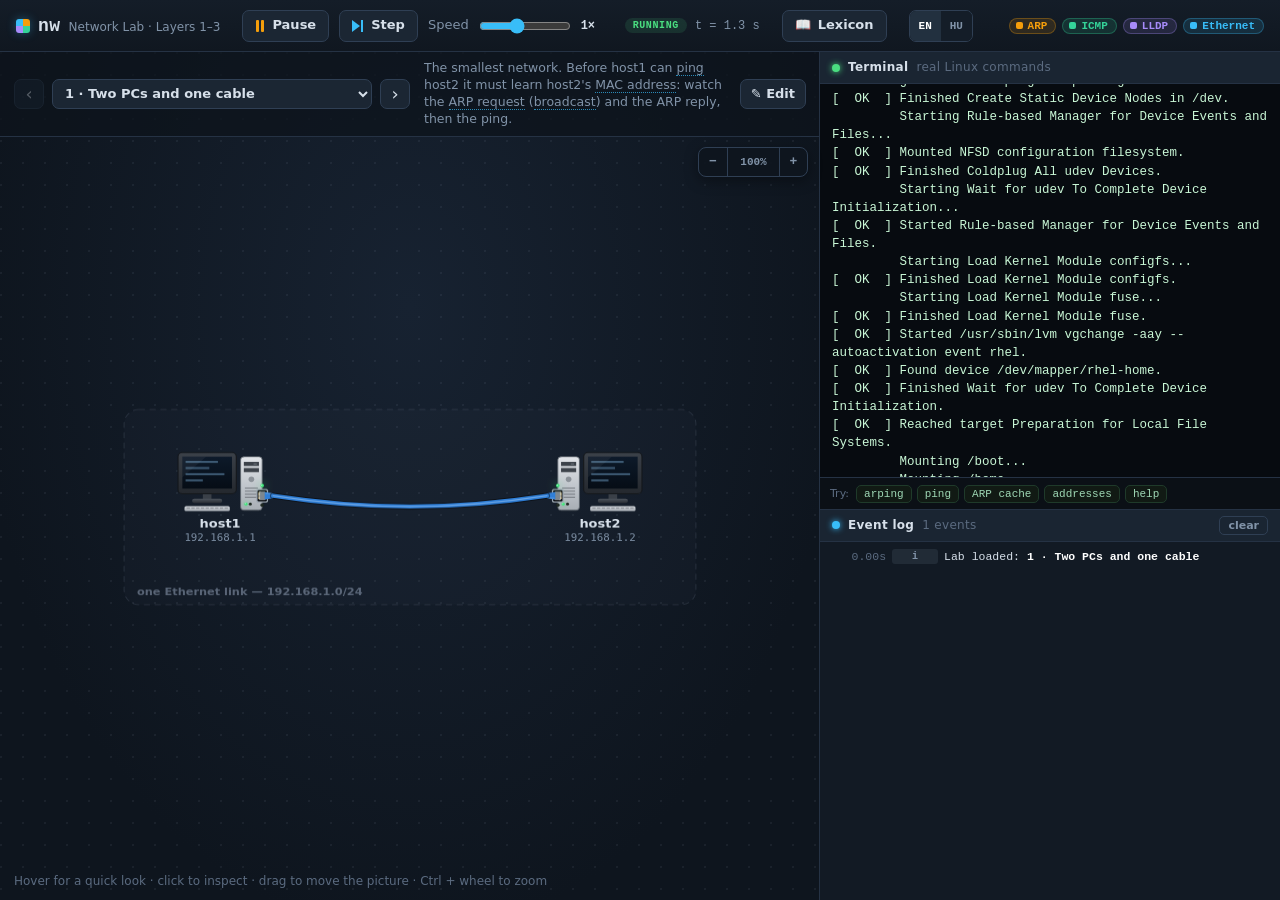
==== index.html @ c5acdb3e "Add man pages and reformatted help text" ====
<!DOCTYPE html>
<html lang="en">

<head>
    <meta charset="UTF-8">
    <meta name="viewport" content="width=device-width, initial-scale=1.0">
    <title>Networking for Kids</title>
    <link rel="stylesheet" href="css/style.css">
    <script src="js/boot.js" defer></script>
    <script src="js/id.js" defer></script>
    <script src="js/terminal.js" defer></script>
    <script src="js/shell.js" defer></script>
    <script src="js/fs.js" defer></script>
    <script src="js/coreutils.js" defer></script>
    <script src="js/man.js" defer></script>
    <script src="js/complete.js" defer></script>
    <script src="js/test.js" defer></script>
    <script src="js/init.js" defer></script>
    <script src="js/util.js" defer></script>
    <script src="js/lookup.js" defer></script>
    <script src="js/drawable.js" defer></script>
    <script src="js/clickable.js" defer></script>
    <script src="js/draggable.js" defer></script>
    <script src="js/mouse.js" defer></script>
    <script src="js/debug.js" defer></script>
    <script src="js/sim.js" defer></script>
    <script src="js/gfx.js" defer></script>
    <script src="js/wire.js" defer></script>
    <script src="js/inspector.js" defer></script>
    <script src="js/lldp.js" defer></script>
    <script src="js/mac.js" defer></script>
    <script src="js/layer2.js" defer></script>
    <script src="js/arp.js" defer></script>
    <script src="js/icmp.js" defer></script>
    <script src="js/routing.js" defer></script>
    <script src="js/frame.js" defer></script>
    <script src="js/pdu.js" defer></script>
    <script src="js/udp.js" defer></script>
    <script src="js/ip.js" defer></script>
    <script src="js/port.js" defer></script>
    <script src="js/nic.js" defer></script>
    <script src="js/layer3.js" defer></script>
    <script src="js/host.js" defer></script>
    <script src="js/router.js" defer></script>
    <script src="js/server.js" defer></script>
    <script src="js/patch.js" defer></script>
    <script src="js/hub.js" defer></script>
    <script src="js/ios.js" defer></script>
    <script src="js/swlinux.js" defer></script>
    <script src="js/viewport.js" defer></script>
    <script src="js/topologies.js" defer></script>
    <script src="js/topology.js" defer></script>
    <script src="js/editor.js" defer></script>
    <script src="js/lexicon.js" defer></script>
    <script src="js/lexicon-data.js" defer></script>
    <script src="js/event.js" defer></script>
    <script src="js/layout.js" defer></script>
    <script src="js/main.js" defer></script>
</head>

<body>
    <header class="topbar">
        <div class="brand">
            <span class="brand-mark"></span>
            <span class="brand-name">nw</span>
            <span class="brand-sub">Network Lab · Layers 1–3</span>
        </div>
        <div class="controls">
            <button id="btnPlay" class="ctl" title="Play / pause the simulation (Space)">
                <span class="ico" id="icoPlay"></span><span id="lblPlay">Pause</span>
            </button>
            <button id="btnStep" class="ctl" title="Run until the next network event, then pause (N)">
                <span class="ico ico-step"></span>Step
            </button>
            <label class="speed" title="Simulation speed">
                <span>Speed</span>
                <input id="speed" type="range" min="0" max="5" step="1" value="2">
                <output id="speedOut">1×</output>
            </label>
            <div class="clock"><span id="simState" class="state run">running</span><span id="simTime">t = 0.0 s</span></div>
        </div>
        <button class="ctl" id="btnLex" title="Illustrated lexicon of every term"><span>📖</span> Lexicon</button>
        <span class="lang-sw" title="Language of the lexicon and the lessons"><button data-lang="en">EN</button><button data-lang="hu">HU</button></span>
        <div class="legend">
            <span class="chip" style="--c:var(--arp)">ARP</span>
            <span class="chip" style="--c:var(--icmp)">ICMP</span>
            <span class="chip" style="--c:var(--lldp)">LLDP</span>
            <span class="chip" style="--c:var(--eth)">Ethernet</span>
        </div>
    </header>

    <main class="layout">
        <section class="stage" id="stage">
            <div class="labbar">
                <button class="labnav" id="labPrev" title="Previous lab">‹</button>
                <select id="labSelect" title="Example networks, from simple to complex"></select>
                <button class="labnav" id="labNext" title="Next lab">›</button>
                <p class="labgoal" id="labGoal"></p>
                <button class="ctl ctl-sm" id="btnEdit" title="Change this network: add, move, cable and delete devices">✎ Edit</button>
            </div>
            <div class="canvas-wrap" id="canvasWrap">
                <canvas id="nwCanvas" width="1000" height="600"></canvas>
                <div class="editbar" id="editbar" hidden></div>
                <div class="edithint" id="editHint"></div>
                <div class="zoomctl" id="zoomCtl">
                    <button data-z="out" title="Zoom out (Ctrl + mouse wheel)">−</button>
                    <button data-z="fit" id="zoomPct" title="Show the whole network (or double-click the background)">100%</button>
                    <button data-z="in" title="Zoom in (Ctrl + mouse wheel)">+</button>
                </div>
                <div class="stage-hint">Hover for a quick look · click to inspect · drag to move the picture · Ctrl + wheel to zoom</div>
            </div>
        </section>

        <div class="vsplit" id="splitV" title="Drag to make the terminal wider or narrower · double-click: default"></div>
        <aside class="side" id="side">
            <div class="panel panel-term">
                <div class="panel-h"><span class="dot"></span>Terminal<span class="panel-note">real Linux commands</span></div>
                <textarea id="nwConsole" spellcheck="false" autocomplete="off"></textarea>
                <div class="tries" id="tries"></div>
            </div>
            <div class="hsplit" id="splitH" title="Drag to share the height between terminal and event log · double-click: default"></div>
            <div class="panel panel-log">
                <div class="panel-h"><span class="dot dot-log"></span>Event log
                    <span class="panel-note" id="logCount"></span>
                    <button class="mini" id="btnClearLog">clear</button>
                </div>
                <div id="eventLog" class="eventlog"></div>
            </div>
        </aside>
    </main>

    <div id="popups"></div>
    <div id="lexicon" class="lexicon" hidden></div>
</body>

</html>
---- css/style.css ----
:root {
    --bg: #0d131b;
    --bg2: #121a24;
    --panel: #151e29;
    --panel-h: #1a2532;
    --line: #253244;
    --line2: #2f3f54;
    --text: #d7e0ea;
    --muted: #8193a8;
    --dim: #5b6b80;
    --accent: #38bdf8;
    --arp: #f59e0b;
    --icmp: #34d399;
    --lldp: #a78bfa;
    --ipv4: #60a5fa;
    --udp: #e2e8f0;
    --dhcp: #fb7185;
    --dns: #fde047;
    --vlan: #f472b6;
    --eth: #38bdf8;
    --fcs: #94a3b8;
    --pad: #64748b;
    --drop: #f87171;
    --ok: #4ade80;
    --mono: ui-monospace, "SFMono-Regular", "JetBrains Mono", Menlo, Consolas, "Liberation Mono", monospace;
    --sans: "Inter", system-ui, -apple-system, "Segoe UI", Roboto, sans-serif;
}

* { box-sizing: border-box; }

html, body {
    margin: 0;
    height: 100%;
    background: var(--bg);
    color: var(--text);
    font: 13px/1.4 var(--sans);
    overflow: hidden;
}

button { font: inherit; color: inherit; }

/* ---------- top bar ---------- */
.topbar {
    height: 52px;
    display: flex;
    align-items: center;
    gap: 22px;
    padding: 0 16px;
    background: linear-gradient(#141d28, #101720);
    border-bottom: 1px solid var(--line);
}
.brand { display: flex; align-items: baseline; gap: 8px; white-space: nowrap; }
.brand-mark {
    width: 14px; height: 14px; border-radius: 3px; align-self: center;
    background: conic-gradient(var(--arp) 0 25%, var(--icmp) 0 50%, var(--lldp) 0 75%, var(--eth) 0);
    box-shadow: 0 0 10px rgba(56, 189, 248, .35);
}
.brand-name { font: 700 18px var(--mono); letter-spacing: .5px; }
.brand-sub { color: var(--muted); font-size: 12px; }

.controls { display: flex; align-items: center; gap: 10px; }
.ctl {
    display: inline-flex; align-items: center; gap: 7px;
    height: 32px; padding: 0 12px;
    background: #1b2633; border: 1px solid var(--line2); border-radius: 7px;
    cursor: pointer; font-weight: 600;
}
.ctl:hover { background: #22303f; border-color: #3d5068; }
.ctl:active { transform: translateY(1px); }
.ico { width: 10px; height: 12px; display: inline-block; position: relative; }
.ico.play { border-left: 10px solid var(--ok); border-top: 6px solid transparent; border-bottom: 6px solid transparent; width: 0; height: 0; }
.ico.pause::before, .ico.pause::after { content: ""; position: absolute; top: 0; width: 3px; height: 12px; background: var(--arp); border-radius: 1px; }
.ico.pause::before { left: 1px; } .ico.pause::after { left: 6px; }
.ico-step { width: 12px; }
.ico-step::before { content: ""; position: absolute; left: 0; top: 0; border-left: 8px solid var(--accent); border-top: 6px solid transparent; border-bottom: 6px solid transparent; }
.ico-step::after { content: ""; position: absolute; left: 9px; top: 0; width: 2px; height: 12px; background: var(--accent); }

.speed { display: inline-flex; align-items: center; gap: 8px; color: var(--muted); }
.speed input { width: 92px; accent-color: var(--accent); }
.speed output { font: 600 12px var(--mono); color: var(--text); width: 34px; }

.clock { display: flex; align-items: center; gap: 8px; font: 12px var(--mono); color: var(--muted); }
.state { padding: 2px 8px; border-radius: 99px; font-weight: 700; text-transform: uppercase; font-size: 10px; letter-spacing: .6px; }
.state.run { background: rgba(74, 222, 128, .12); color: var(--ok); }
.state.pause { background: rgba(245, 158, 11, .14); color: var(--arp); }
.state.step { background: rgba(56, 189, 248, .14); color: var(--accent); }

.legend { margin-left: auto; display: flex; gap: 6px; }
.chip {
    display: inline-flex; align-items: center; gap: 5px;
    padding: 1px 8px 1px 6px; border-radius: 99px;
    font: 600 11px var(--mono);
    color: var(--c); background: color-mix(in srgb, var(--c) 13%, transparent);
    border: 1px solid color-mix(in srgb, var(--c) 30%, transparent);
    white-space: nowrap;
}
.chip::before { content: ""; width: 7px; height: 7px; border-radius: 2px; background: var(--c); }

/* ---------- layout ---------- */
.layout { display: flex; height: calc(100% - 52px); }
.stage {
    position: relative; flex: 1; min-width: 0;
    background:
        radial-gradient(circle at 1px 1px, rgba(148, 163, 184, .09) 1px, transparent 0) 0 0 / 22px 22px,
        radial-gradient(ellipse at 50% 30%, #172231 0%, #0e151e 75%);
}
.stage { display: flex; flex-direction: column; }
.canvas-wrap { position: relative; flex: 1; min-height: 0; }
#nwCanvas { position: absolute; inset: 0; width: 100%; height: 100%; display: block; }

/* ---------- lab bar ---------- */
.labbar {
    display: flex; align-items: center; gap: 8px; flex: none;
    padding: 8px 14px; border-bottom: 1px solid var(--line);
    background: rgba(13, 19, 27, .75);
}
.labbar select {
    height: 30px; padding: 0 8px; border-radius: 7px; max-width: 320px;
    background: #1b2633; border: 1px solid var(--line2); color: var(--text);
    font: 600 13px var(--sans); cursor: pointer; outline: none;
}
.labbar select:focus { border-color: var(--accent); }
.labnav {
    width: 30px; height: 30px; border-radius: 7px; cursor: pointer; flex: none;
    background: #1b2633; border: 1px solid var(--line2); font-size: 18px; line-height: 1;
}
.labnav:hover:not(:disabled) { background: #22303f; border-color: #3d5068; }
.labnav:disabled { opacity: .35; cursor: default; }
.labgoal { margin: 0 0 0 6px; color: var(--muted); font-size: 12.5px; line-height: 1.35; flex: 1; min-width: 0; }
.stage-hint {
    position: absolute; left: 14px; bottom: 10px;
    color: var(--dim); font-size: 12px; pointer-events: none;
}

.side {
    width: 460px; flex: none; display: flex; flex-direction: column;
    border-left: 1px solid var(--line); background: var(--bg2); min-height: 0;
}
.panel { display: flex; flex-direction: column; min-height: 0; }
.panel-term { flex: 0 0 54%; }
.panel-log { flex: 1; }
.panel-h {
    display: flex; align-items: center; gap: 8px;
    height: 32px; padding: 0 12px; flex: none;
    background: var(--panel-h); border-bottom: 1px solid var(--line);
    font-weight: 700; font-size: 12px; letter-spacing: .3px;
}
.panel-note { color: var(--dim); font-weight: 500; }
.panel-h .mini { margin-left: auto; }
.dot { width: 8px; height: 8px; border-radius: 50%; background: var(--ok); box-shadow: 0 0 6px var(--ok); }
.dot-log { background: var(--accent); box-shadow: 0 0 6px var(--accent); }
.mini {
    background: transparent; border: 1px solid var(--line2); border-radius: 5px;
    color: var(--muted); font-size: 11px; padding: 1px 8px; cursor: pointer;
}
.mini:hover { color: var(--text); border-color: #46607d; }

#nwConsole {
    flex: 1; min-height: 0; width: 100%; resize: none;
    margin: 0; padding: 10px 12px; border: 0; outline: none;
    background: #070b10; color: #c9f7d6;
    font: 12.5px/1.45 var(--mono);
    caret-color: #4ade80;
}
#nwConsole::selection { background: #1f4d36; }

.tries {
    display: flex; flex-wrap: wrap; gap: 5px; padding: 7px 10px;
    background: #0b1016; border-top: 1px solid var(--line);
}
.tries .lbl { color: var(--dim); font-size: 11px; align-self: center; margin-right: 2px; }
.try {
    font: 11px var(--mono); color: #9fd8b5; cursor: pointer;
    background: #111a14; border: 1px solid #1f3a2a; border-radius: 5px; padding: 2px 7px;
    white-space: nowrap; max-width: 100%; overflow: hidden; text-overflow: ellipsis;
}
.try:hover { background: #163021; border-color: #2f6a48; color: #d2ffe2; }

/* ---------- event log ---------- */
.eventlog { flex: 1; overflow-y: auto; font: 11.5px/1.35 var(--mono); padding: 4px 0; }
.ev {
    display: grid; grid-template-columns: 4.7em 4em 1fr; gap: 6px;
    padding: 3px 10px; border-left: 2px solid transparent; cursor: default;
}
.ev.link { cursor: pointer; }
.ev.link:hover { background: #1a2532; }
.ev .t { color: var(--dim); text-align: right; }
.ev .k {
    font-size: .87em; font-weight: 700; text-align: center; border-radius: 3px; padding: 1px 0; align-self: start;
    color: var(--c); background: color-mix(in srgb, var(--c) 14%, transparent);
}
.ev .x { color: var(--text); }
.ev .x b { color: #fff; font-weight: 600; }
.ev.drop .x { color: #c7a2a2; }
.ev.cmd { border-left-color: var(--ok); background: rgba(74, 222, 128, .04); }
.ev.cmd .x { color: #b9f5cd; }
.ev.new { animation: evflash 1.2s ease-out; }
@keyframes evflash { from { background: rgba(56, 189, 248, .18); } to { background: transparent; } }
.eventlog .empty { color: var(--dim); padding: 14px; font-family: var(--sans); }

/* ---------- popups ---------- */
#popups { position: fixed; inset: 0; pointer-events: none; z-index: 50; }
.pop {
    position: absolute; pointer-events: auto;
    width: 400px; max-height: calc(100vh - 80px);
    display: flex; flex-direction: column;
    background: rgba(18, 26, 36, .97); backdrop-filter: blur(6px);
    border: 1px solid var(--line2); border-radius: 10px;
    box-shadow: 0 18px 50px rgba(0, 0, 0, .55), 0 0 0 1px rgba(0, 0, 0, .3);
    animation: popin .14s ease-out;
}
.pop.wide { width: 560px; }
.pop.flash { animation: popflash .5s ease-out; }
@keyframes popin { from { opacity: 0; transform: translateY(6px) scale(.98); } }
@keyframes popflash { 0%, 60% { box-shadow: 0 0 0 2px var(--accent), 0 18px 50px rgba(0, 0, 0, .55); } }
.pop-h {
    display: flex; align-items: center; gap: 10px;
    padding: 9px 10px 9px 12px; cursor: grab; user-select: none;
    border-bottom: 1px solid var(--line);
    background: linear-gradient(color-mix(in srgb, var(--c) 10%, #18222f), #151e29);
    border-radius: 10px 10px 0 0;
}
.pop-h:active { cursor: grabbing; }
.pop-badge {
    width: 28px; height: 28px; border-radius: 7px; flex: none;
    display: grid; place-items: center; font: 700 11px var(--mono);
    color: #0b1118; background: var(--c);
}
.pop-title { font-weight: 700; font-size: 14px; }
.pop-sub { color: var(--muted); font-size: 11.5px; }
.pop-x {
    margin-left: auto; width: 26px; height: 26px; border-radius: 6px; flex: none;
    background: transparent; border: 0; color: var(--muted); font-size: 18px; line-height: 1; cursor: pointer;
}
.pop-x:hover { background: #2a3646; color: #fff; }
.pop-b { overflow-y: auto; padding: 4px 12px 10px; }
.sec { margin-top: 9px; }
.sec-h {
    font-size: 10.5px; font-weight: 700; text-transform: uppercase; letter-spacing: .7px;
    color: var(--muted); margin-bottom: 5px; display: flex; gap: 6px; align-items: center;
}
.sec-h::after { content: ""; flex: 1; height: 1px; background: var(--line); }
.pop p { margin: 4px 0; color: #b8c6d6; }
.pop .note { color: var(--muted); font-size: 12px; }
.pop code, .pop .mono { font-family: var(--mono); font-size: 12px; }
.pop pre {
    margin: 0; padding: 7px 9px; border-radius: 6px; background: #0b1016; border: 1px solid #1c2735;
    font: 11.5px/1.45 var(--mono); color: #c9f7d6; white-space: pre-wrap; word-break: break-all;
}
table.t { width: 100%; border-collapse: collapse; font-size: 12px; }
table.t th { text-align: left; color: var(--dim); font-weight: 600; font-size: 11px; padding: 2px 6px 3px 0; border-bottom: 1px solid var(--line); }
table.t td { padding: 3px 6px 3px 0; border-bottom: 1px solid #1c2735; vertical-align: top; }
table.t td.m, table.t .m { font-family: var(--mono); font-size: 11.5px; }
table.t tr.hl td { background: rgba(56, 189, 248, .08); }
table.kv td:first-child { color: var(--muted); width: 38%; }
.pill { display: inline-block; padding: 0 7px; border-radius: 99px; font-size: 11px; font-weight: 700; }
.pill.on { background: rgba(74, 222, 128, .14); color: var(--ok); }
.pill.off { background: rgba(248, 113, 113, .12); color: var(--drop); }
.pill.warn { background: rgba(245, 158, 11, .14); color: var(--arp); }
.bar { height: 6px; border-radius: 3px; background: #0b1016; overflow: hidden; }
.bar > i { display: block; height: 100%; background: var(--c, var(--accent)); }
.lnk { color: var(--accent); cursor: pointer; text-decoration: none; border-bottom: 1px dotted rgba(56, 189, 248, .5); }
.lnk:hover { color: #9be3ff; }

.pop-f {
    display: flex; flex-wrap: wrap; gap: 6px; align-items: center;
    padding: 9px 12px; border-top: 1px solid var(--line); background: #131b25; border-radius: 0 0 10px 10px;
}
.act {
    height: 26px; padding: 0 10px; border-radius: 6px; cursor: pointer;
    background: #1d2a39; border: 1px solid var(--line2); font-size: 12px; font-weight: 600;
}
.act:hover { background: #26374b; border-color: #46607d; }
.act .cmd { font: 10.5px var(--mono); color: var(--muted); margin-left: 4px; font-weight: 400; }
.pop-f input {
    height: 26px; width: 120px; padding: 0 8px; border-radius: 6px;
    background: #0b1016; border: 1px solid var(--line2); color: var(--text); font: 12px var(--mono); outline: none;
}
.pop-f input:focus { border-color: var(--accent); }
.pop-f .sep { flex-basis: 100%; height: 0; }

/* ---------- frame dissection ---------- */
.info-line { font: 600 13px var(--mono); color: #fff; padding: 2px 0 4px; }
.layers { display: flex; height: 26px; border-radius: 5px; overflow: hidden; border: 1px solid #0b1016; }
.layers > div {
    display: grid; place-items: center; min-width: 22px;
    background: color-mix(in srgb, var(--c) 30%, #0b1016); color: #fff;
    font: 600 10px var(--mono); white-space: nowrap; overflow: hidden; cursor: default;
    border-right: 1px solid #0b1016;
}
.layers > div:last-child { border-right: 0; }
.layers > div.hl { background: color-mix(in srgb, var(--c) 60%, #0b1016); }
.tree { font: 11.5px/1.5 var(--mono); }
.tree .L { margin: 4px 0 2px; border-left: 3px solid var(--c); border-radius: 3px; background: color-mix(in srgb, var(--c) 6%, transparent); }
.tree .Lh { padding: 3px 8px; color: var(--c); font-weight: 700; display: flex; gap: 8px; }
.tree .Lh .n { margin-left: auto; color: var(--dim); font-weight: 400; }
.tree .F { display: grid; grid-template-columns: 150px 1fr; gap: 8px; padding: 1px 8px 1px 16px; cursor: default; }
.tree .F .fn { color: var(--muted); }
.tree .F .fv { color: var(--text); word-break: break-all; }
.tree .F.hl { background: color-mix(in srgb, var(--c) 22%, transparent); }
.tree .F.hl .fn, .tree .F.hl .fv { color: #fff; }
.explain {
    min-height: 54px; padding: 7px 9px; border-radius: 6px;
    background: #0e1620; border: 1px dashed #2b3a4e; color: #b8c6d6; font-size: 12px;
}
.explain b { color: #fff; }
.hex { font: 11.5px/1.55 var(--mono); background: #0b1016; border: 1px solid #1c2735; border-radius: 6px; padding: 6px 8px; overflow-x: auto; }
.hex .row { display: flex; gap: 10px; white-space: nowrap; }
.hex .off { color: var(--dim); }
.hex .bytes span, .hex .asc span { color: color-mix(in srgb, var(--c) 75%, #fff); border-radius: 2px; cursor: default; }
.hex .bytes span { padding: 0 1px; }
.hex .bytes span.g { margin-left: 6px; }
.hex .asc { color: var(--dim); }
.hex span.hl { background: color-mix(in srgb, var(--c) 45%, transparent); color: #fff; }
.journey { list-style: none; margin: 0; padding: 0; font-size: 12px; }
.journey li { display: grid; grid-template-columns: 52px 1fr; gap: 6px; padding: 2px 0; }
.journey .t { color: var(--dim); font-family: var(--mono); font-size: 11px; text-align: right; }

/* ---------- splitters between the panes ---------- */
.vsplit {
    flex: none; width: 6px; margin: 0 -3px; z-index: 6; position: relative;
    cursor: col-resize; background: transparent;
}
.hsplit {
    flex: none; height: 6px; margin: -3px 0; z-index: 6; position: relative;
    cursor: row-resize; background: transparent;
}
.vsplit::after, .hsplit::after { content: ""; position: absolute; background: var(--line); transition: background .15s; }
.vsplit::after { left: 2px; top: 0; bottom: 0; width: 1px; }
.hsplit::after { top: 2px; left: 0; right: 0; height: 1px; }
.vsplit:hover::after, .vsplit.drag::after { background: var(--accent); width: 2px; left: 2px; }
.hsplit:hover::after, .hsplit.drag::after { background: var(--accent); height: 2px; top: 2px; }
body.resizing { user-select: none; }
body.resizing.col { cursor: col-resize; }
body.resizing.row { cursor: row-resize; }
.side { border-left: 0; }
.fontbadge {
    position: absolute; right: 14px; top: 42px; z-index: 7; pointer-events: none;
    font: 700 11px var(--mono); color: #fff; background: rgba(15, 22, 31, .92);
    border: 1px solid var(--line2); border-radius: 6px; padding: 3px 8px;
    opacity: 0; transition: opacity .3s;
}
.fontbadge.show { opacity: 1; transition: none; }
.panel { position: relative; }

/* ---------- small screens ---------- */
@media (max-width: 1100px) {
    .legend, .brand-sub { display: none; }
    .side { width: 380px; }
}
@media (max-width: 820px) {
    html, body { overflow: auto; }
    .layout { flex-direction: column; height: auto; }
    .stage { height: 62vh; flex: none; }
    .side { width: 100% !important; height: 80vh; border-left: 0; border-top: 1px solid var(--line); }
    .vsplit { display: none; }
    .topbar { flex-wrap: wrap; height: auto; padding: 8px 12px; gap: 10px; }
    .layout { height: auto; }
    .pop, .pop.wide { width: calc(100vw - 24px); }
}

select.vsel {
    background: #0b1016; color: var(--c); border: 1px solid color-mix(in srgb, var(--c) 50%, #1c2735);
    border-radius: 5px; font: 600 11.5px var(--mono); padding: 1px 4px; outline: none; cursor: pointer;
}
select.vsel option { color: var(--text); background: #0b1016; }

/* ---------- editor ---------- */
.ctl-sm { height: 30px; padding: 0 10px; flex: none; }
.ctl.active { background: #1d3a2a; border-color: #2f6a48; color: #b9f5cd; }
.editbar {
    position: absolute; left: 12px; top: 10px; z-index: 5;
    display: flex; flex-wrap: wrap; gap: 4px; align-items: center; max-width: calc(100% - 24px);
    padding: 6px; border-radius: 9px; background: rgba(15, 22, 31, .94);
    border: 1px solid var(--line2); box-shadow: 0 8px 24px rgba(0, 0, 0, .4);
}
.editbar[hidden] { display: none; }
.etool {
    height: 26px; padding: 0 9px; border-radius: 6px; cursor: pointer; font-size: 12px; font-weight: 600;
    background: #1b2633; border: 1px solid var(--line2);
}
.etool:hover { background: #22303f; }
.etool.active { background: #173049; border-color: var(--accent); color: #bfe9ff; }
.esep { width: 1px; height: 20px; background: var(--line2); margin: 0 3px; }
.edithint { display: none; position: absolute; left: 14px; bottom: 30px; color: #9fd8b5; font-size: 12px; pointer-events: none; }
.canvas-wrap.editing .edithint { display: block; }
.edithint.warn { color: var(--arp); }
.canvas-wrap.editing { box-shadow: inset 0 0 0 2px rgba(74, 222, 128, .25); }

/* ---------- language switch ---------- */
.lang-sw { display: inline-flex; border: 1px solid var(--line2); border-radius: 7px; overflow: hidden; flex: none; }
.lang-sw button { background: #141d28; border: 0; padding: 0 9px; height: 30px; cursor: pointer; font: 700 11px var(--mono); color: var(--muted); }
.lang-sw button.active { background: #22303f; color: #fff; }

/* ---------- lexicon links ---------- */
.lex-link { border-bottom: 1px dotted color-mix(in srgb, var(--accent) 70%, transparent); cursor: help; }
.lex-link:hover { color: #9be3ff; border-bottom-style: solid; }

/* ---------- lexicon window ---------- */
.lexicon {
    position: fixed; inset: 0; z-index: 200; display: grid; place-items: center;
    background: rgba(5, 9, 14, .62); backdrop-filter: blur(3px);
}
.lexicon[hidden] { display: none; }
.lex-win {
    width: min(1060px, calc(100vw - 32px)); height: min(720px, calc(100vh - 40px));
    display: flex; flex-direction: column; overflow: hidden;
    background: #111923; border: 1px solid var(--line2); border-radius: 14px;
    box-shadow: 0 30px 80px rgba(0, 0, 0, .6);
}
.lex-h { display: flex; align-items: center; gap: 10px; padding: 10px 12px 10px 16px; border-bottom: 1px solid var(--line); background: #151e29; }
.lex-logo { font-size: 20px; }
.lex-title { font-size: 16px; }
.lex-h .lang-sw { margin-left: auto; }
.lex-h .lex-x { margin-left: 4px; }
.lex-body { flex: 1; display: flex; min-height: 0; }
.lex-nav { width: 270px; flex: none; display: flex; flex-direction: column; border-right: 1px solid var(--line); min-height: 0; }
.lex-search {
    margin: 10px; height: 32px; padding: 0 10px; border-radius: 8px; outline: none;
    background: #0b1016; border: 1px solid var(--line2); color: var(--text); font: 13px var(--sans);
}
.lex-search:focus { border-color: var(--accent); }
.lex-cats { display: flex; flex-wrap: wrap; gap: 4px; padding: 0 10px 8px; }
.lex-cats button {
    font-size: 11px; font-weight: 700; padding: 2px 8px; border-radius: 99px; cursor: pointer;
    color: var(--c); background: transparent; border: 1px solid color-mix(in srgb, var(--c) 40%, transparent);
}
.lex-cats button.active { background: color-mix(in srgb, var(--c) 18%, transparent); }
.lex-list { flex: 1; overflow-y: auto; padding: 2px 6px 10px; }
.lex-item { padding: 5px 10px; border-radius: 6px; cursor: pointer; font-size: 13px; border-left: 3px solid var(--c); margin: 2px 0; }
.lex-item:hover { background: #1a2532; }
.lex-item.active { background: color-mix(in srgb, var(--c) 16%, #151e29); color: #fff; font-weight: 600; }
.lex-art { flex: 1; overflow-y: auto; padding: 18px 26px 26px; font-size: 14.5px; line-height: 1.55; color: #c9d5e2; }
.lex-cat { font-size: 11px; font-weight: 800; letter-spacing: .8px; text-transform: uppercase; color: var(--c); }
.lex-art h2 { margin: 2px 0 6px; font-size: 26px; color: #fff; }
.lex-abbr { color: var(--muted); font-size: 13px; margin-bottom: 10px; }
.lex-abbr b { color: var(--c); font-family: var(--mono); }
.lex-fig { margin: 10px 0 14px; border-radius: 12px; background: radial-gradient(ellipse at 50% 30%, #172231, #0d141c); border: 1px solid #1f2b3a; padding: 6px; }
.lex-fig svg { display: block; width: 100%; height: auto; max-height: 260px; }
.lex-short, .lex-like {
    padding: 10px 14px; border-radius: 10px; margin: 12px 0; font-size: 15px;
    background: color-mix(in srgb, var(--c) 10%, #121a24); border: 1px solid color-mix(in srgb, var(--c) 30%, transparent); color: #fff;
}
.lex-like { background: #141b16; border-color: #2a4a35; color: #cfeedb; font-style: italic; }
.lex-short span, .lex-like span, .lex-try span, .lex-see span {
    display: block; font-style: normal; font-size: 10.5px; font-weight: 800; letter-spacing: .7px; text-transform: uppercase; color: var(--muted); margin-bottom: 3px;
}
.lex-art p { margin: 10px 0; }
.lex-art code { font: 12.5px var(--mono); background: #0b1016; border: 1px solid #1c2735; border-radius: 4px; padding: 0 4px; color: #c9f7d6; }
.lex-art b { color: #fff; }
.lex-try, .lex-see { margin-top: 16px; }
.lex-try button, .lex-see button { margin: 3px 6px 3px 0; cursor: pointer; border-radius: 7px; padding: 4px 10px; font-size: 12.5px; }
.lex-try button { background: #111a14; border: 1px solid #1f3a2a; }
.lex-try button:hover { background: #163021; border-color: #2f6a48; }
.lex-try button code { background: none; border: 0; padding: 0; }
.lex-see button { background: transparent; color: var(--c); border: 1px solid color-mix(in srgb, var(--c) 45%, transparent); font-weight: 600; }
.lex-see button:hover { background: color-mix(in srgb, var(--c) 14%, transparent); }
@media (max-width: 760px) {
    .lex-body { flex-direction: column; }
    .lex-nav { width: auto; max-height: 34%; border-right: 0; border-bottom: 1px solid var(--line); }
}

/* ---------- editor: file menu, bin ---------- */
.efile { position: relative; }
.emenu {
    position: absolute; left: 0; top: calc(100% + 4px); z-index: 20; min-width: 220px;
    display: flex; flex-direction: column; padding: 4px; border-radius: 8px;
    background: #121a24; border: 1px solid var(--line2); box-shadow: 0 10px 28px rgba(0, 0, 0, .5);
}
.emenu[hidden] { display: none; }
.emenu button {
    text-align: left; background: transparent; border: 0; border-radius: 5px; padding: 7px 10px;
    color: var(--text); font: 500 12.5px var(--sans); cursor: pointer;
}
.emenu button:hover:not(:disabled) { background: #1f2c3b; }
.emenu button:disabled { color: var(--dim); cursor: default; }
.emenu button.danger { color: #fca5a5; }
.emenu hr { border: 0; border-top: 1px solid var(--line2); margin: 4px 2px; }
.ebin { font-size: 15px; padding: 0 6px; opacity: .45; transition: transform .15s, opacity .15s; }
.editbar.bin { border-color: #f87171; box-shadow: 0 0 0 2px rgba(248, 113, 113, .45), 0 8px 24px rgba(0, 0, 0, .4); }
.editbar.bin .ebin { opacity: 1; transform: scale(1.5); }

/* ---------- zoom buttons ---------- */
.zoomctl {
    position: absolute; right: 12px; top: 10px; z-index: 4; display: flex;
    border: 1px solid var(--line2); border-radius: 8px; overflow: hidden;
    background: rgba(15, 22, 31, .9); box-shadow: 0 4px 14px rgba(0, 0, 0, .35);
}
.zoomctl button {
    background: transparent; border: 0; color: var(--muted); cursor: pointer;
    height: 28px; min-width: 28px; padding: 0 7px; font: 600 13px var(--mono);
}
.zoomctl button + button { border-left: 1px solid var(--line2); }
.zoomctl button:hover { background: #1c2735; color: #fff; }
#zoomPct { min-width: 52px; font-size: 11px; }
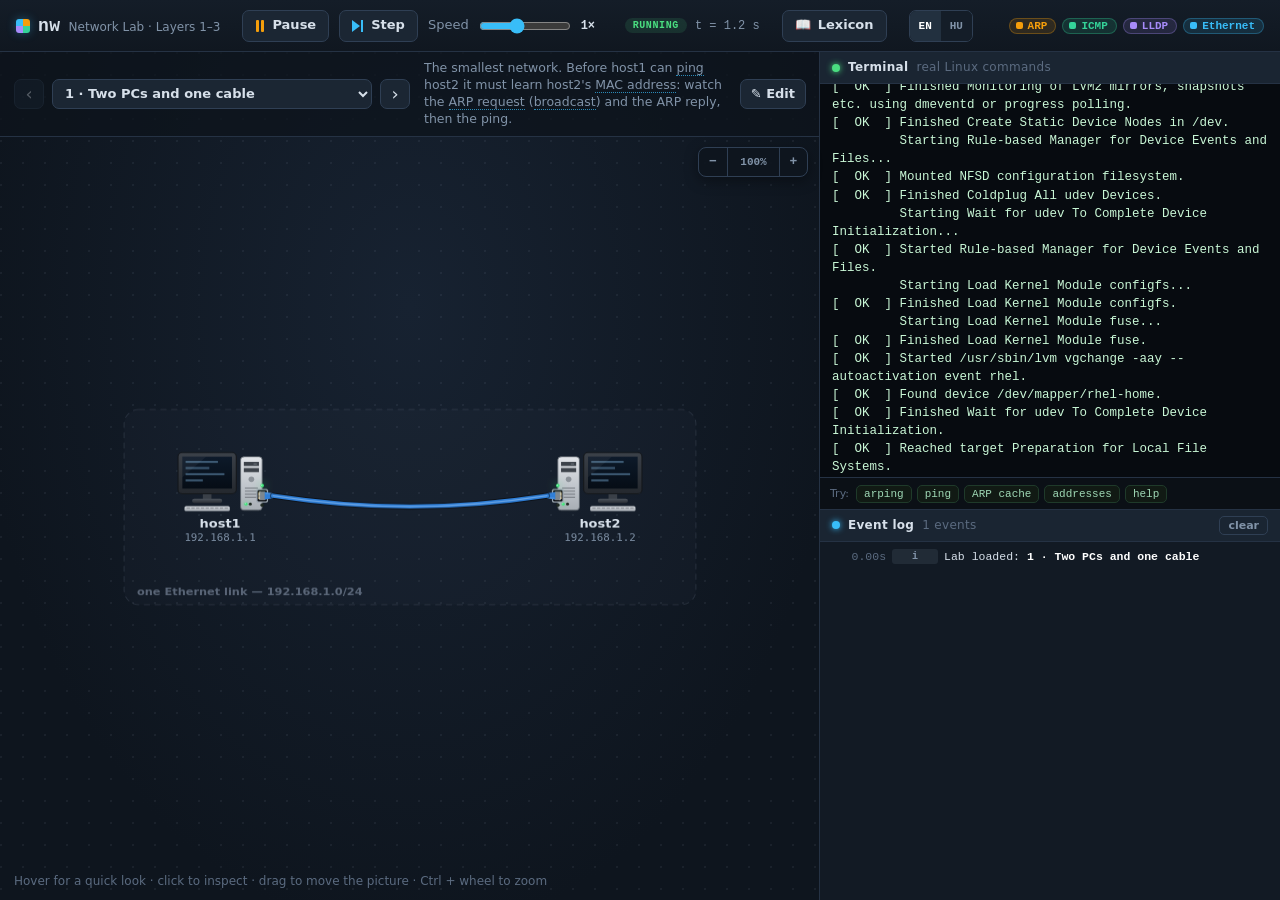
==== commit de5b5b9a: "Add autotests" ====
--- a/index.html
+++ b/index.html
@@ -15,6 +15,7 @@
     <script src="js/man.js" defer></script>
     <script src="js/complete.js" defer></script>
     <script src="js/test.js" defer></script>
+    <script src="js/autotest.js" defer></script>
     <script src="js/init.js" defer></script>
     <script src="js/util.js" defer></script>
     <script src="js/lookup.js" defer></script>
--- a/css/style.css
+++ b/css/style.css
@@ -480,6 +480,33 @@
 .editbar.bin { border-color: #f87171; box-shadow: 0 0 0 2px rgba(248, 113, 113, .45), 0 8px 24px rgba(0, 0, 0, .4); }
 .editbar.bin .ebin { opacity: 1; transform: scale(1.5); }
 
+/* ---------- autotest window ---------- */
+.autotest {
+    position: fixed; left: 24px; top: 110px; z-index: 150; width: 640px; height: min(560px, calc(100vh - 140px));
+    min-width: 360px; min-height: 200px; resize: both; overflow: hidden;
+    display: flex; flex-direction: column;
+    background: #0d141c; border: 1px solid var(--line2); border-radius: 12px; box-shadow: 0 24px 60px rgba(0, 0, 0, .6);
+}
+.autotest[hidden] { display: none; }
+.at-h { display: flex; align-items: center; gap: 8px; padding: 8px 10px 8px 14px; background: #151e29; border-bottom: 1px solid var(--line); cursor: move; user-select: none; }
+.at-logo { color: var(--ok); font-weight: 900; }
+.at-status { margin-right: auto; margin-left: 6px; font: 600 12px var(--mono); color: var(--muted); }
+.at-status.ok { color: var(--ok); }
+.at-status.bad { color: #f87171; }
+.at-bar { height: 3px; background: #1a2430; flex: none; }
+.at-bar span { display: block; height: 100%; width: 0; background: var(--accent); transition: width .3s; }
+.at-bar span.ok { background: var(--ok); }
+.at-bar span.bad { background: #f87171; }
+.at-out {
+    flex: 1; margin: 0; padding: 10px 14px; overflow: auto; outline: none;
+    font: 12px/1.5 var(--mono); color: var(--text); user-select: text; cursor: text; white-space: pre-wrap;
+}
+.at-out .ok { color: #86efac; }
+.at-out .bad { color: #fca5a5; }
+.at-out .dim { opacity: .85; }
+.at-out .head { color: var(--muted); }
+.at-out .big { font-weight: 700; font-size: 13px; }
+
 /* ---------- zoom buttons ---------- */
 .zoomctl {
     position: absolute; right: 12px; top: 10px; z-index: 4; display: flex;
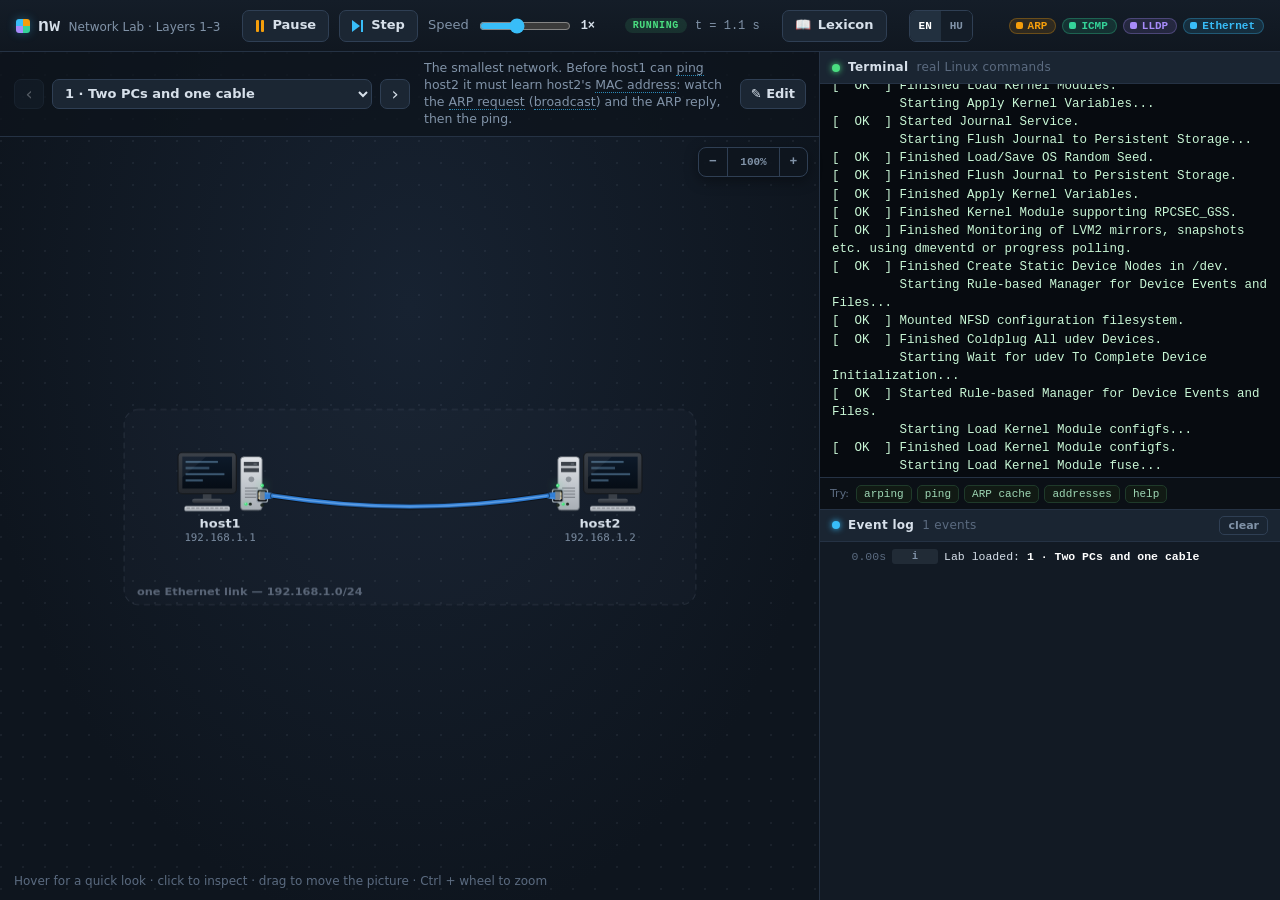
==== commit 9823545e: "Make speed up autotests work" ====
--- a/index.html
+++ b/index.html
@@ -16,6 +16,7 @@
     <script src="js/complete.js" defer></script>
     <script src="js/test.js" defer></script>
     <script src="js/autotest.js" defer></script>
+    <script src="js/uitest.js" defer></script>
     <script src="js/init.js" defer></script>
     <script src="js/util.js" defer></script>
     <script src="js/lookup.js" defer></script>
--- a/css/style.css
+++ b/css/style.css
@@ -507,6 +507,14 @@
 .at-out .head { color: var(--muted); }
 .at-out .big { font-weight: 700; font-size: 13px; }
 
+/* ---------- UI test pointer ---------- */
+.ui-cursor { position: fixed; left: -3px; top: -2px; z-index: 10000; pointer-events: none; filter: drop-shadow(0 2px 3px rgba(0, 0, 0, .6)); }
+.ui-ripple {
+    position: fixed; z-index: 9999; pointer-events: none; width: 34px; height: 34px; margin: -17px 0 0 -17px;
+    border: 3px solid #fbbf24; border-radius: 50%; animation: uirip .55s ease-out forwards;
+}
+@keyframes uirip { from { transform: scale(.3); opacity: 1; } to { transform: scale(1.4); opacity: 0; } }
+
 /* ---------- zoom buttons ---------- */
 .zoomctl {
     position: absolute; right: 12px; top: 10px; z-index: 4; display: flex;
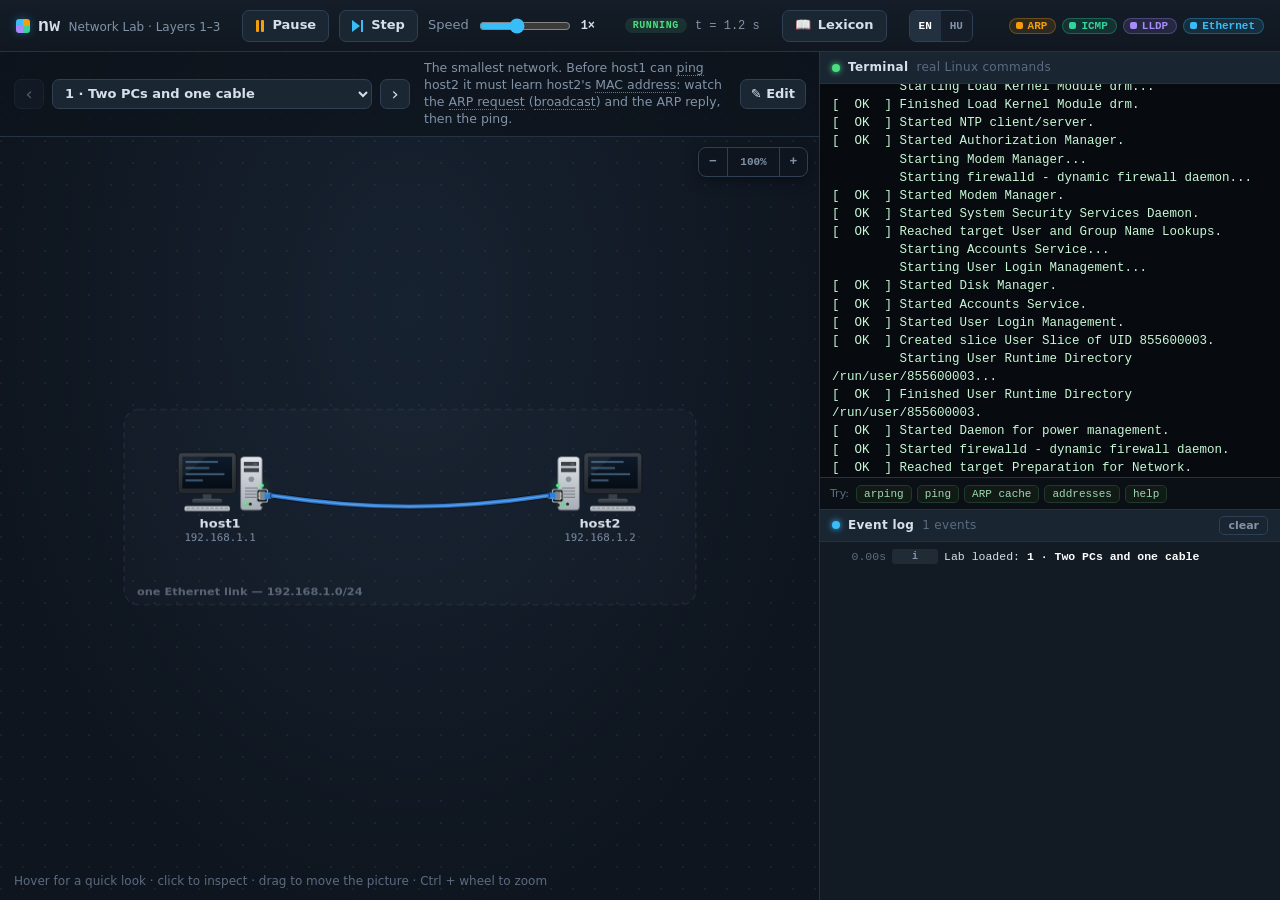
==== commit 8744a34d: "Fix mobile usage at least tests" ====
--- a/index.html
+++ b/index.html
@@ -3,13 +3,15 @@
 
 <head>
     <meta charset="UTF-8">
-    <meta name="viewport" content="width=device-width, initial-scale=1.0">
+    <meta name="viewport" content="width=device-width, initial-scale=1.0, maximum-scale=1.0, viewport-fit=cover">
     <title>Networking for Kids</title>
     <link rel="stylesheet" href="css/style.css">
     <script src="js/boot.js" defer></script>
     <script src="js/id.js" defer></script>
     <script src="js/terminal.js" defer></script>
+    <script src="js/readline.js" defer></script>
     <script src="js/shell.js" defer></script>
+    <script src="js/jobs.js" defer></script>
     <script src="js/fs.js" defer></script>
     <script src="js/coreutils.js" defer></script>
     <script src="js/man.js" defer></script>
@@ -117,7 +119,15 @@
         <aside class="side" id="side">
             <div class="panel panel-term">
                 <div class="panel-h"><span class="dot"></span>Terminal<span class="panel-note">real Linux commands</span></div>
-                <textarea id="nwConsole" spellcheck="false" autocomplete="off"></textarea>
+                <textarea id="nwConsole" spellcheck="false" autocomplete="off" autocapitalize="off" autocorrect="off" enterkeyhint="enter"></textarea>
+                <div class="keybar" id="keybar" title="Keys a phone keyboard does not have">
+                    <button data-k="Tab">Tab</button><button data-k="ArrowUp">↑</button><button data-k="ArrowDown">↓</button>
+                    <button data-k="ArrowLeft">←</button><button data-k="ArrowRight">→</button>
+                    <button data-k="AltDot" title="Alt-. : last word of the previous command">Alt .</button>
+                    <button data-k="PageUp" title="earlier commands that start like this one">PgUp</button><button data-k="PageDown">PgDn</button>
+                    <button data-k="CtrlC">^C</button><button data-k="CtrlZ" title="stop the running command (fg / bg)">^Z</button><button data-k="CtrlR" title="search the history">^R</button><button data-k="CtrlD" title="logout / delete the character under the cursor">^D</button><button data-k="CtrlA" title="start of the line">^A</button><button data-k="CtrlE" title="end of the line">^E</button><button data-k="CtrlU" title="cut to the start of the line">^U</button><button data-k="CtrlK" title="cut to the end of the line">^K</button><button data-k="CtrlY" title="paste what was cut">^Y</button><button data-k="CtrlT" title="swap two characters">^T</button><button data-k="CtrlL">^L</button><button data-k="!">!</button>
+                    <button data-k="|">|</button><button data-k="-">-</button><button data-k="/">/</button><button data-k="~">~</button><button data-k="?">?</button>
+                </div>
                 <div class="tries" id="tries"></div>
             </div>
             <div class="hsplit" id="splitH" title="Drag to share the height between terminal and event log · double-click: default"></div>
--- a/css/style.css
+++ b/css/style.css
@@ -348,15 +348,41 @@
     .legend, .brand-sub { display: none; }
     .side { width: 380px; }
 }
-@media (max-width: 820px) {
-    html, body { overflow: auto; }
+@media (max-width: 820px), (pointer: coarse) and (max-height: 520px) {
+    /* phones (also turned sideways): everything in one column, the page scrolls */
+    html, body { height: auto; overflow-x: hidden; overflow-y: auto; }
+    .topbar { flex-wrap: wrap; height: auto; padding: 8px 10px; gap: 8px 10px; }
+    .controls { flex-wrap: wrap; gap: 8px; }
+    .speed > span, .clock #simTime, .legend { display: none; }
+    .speed input { width: 76px; }
     .layout { flex-direction: column; height: auto; }
-    .stage { height: 62vh; flex: none; }
-    .side { width: 100% !important; height: 80vh; border-left: 0; border-top: 1px solid var(--line); }
-    .vsplit { display: none; }
-    .topbar { flex-wrap: wrap; height: auto; padding: 8px 12px; gap: 10px; }
-    .layout { height: auto; }
-    .pop, .pop.wide { width: calc(100vw - 24px); }
+    .stage { height: auto; flex: none; }
+    .labbar { flex-wrap: wrap; padding: 8px 10px; gap: 6px; }
+    .labbar select { flex: 1; min-width: 0; max-width: none; }
+    .labgoal { order: 10; flex-basis: 100%; margin: 2px 0 0; }
+    .canvas-wrap { flex: none; height: clamp(260px, 80vw, 58vh); }
+    .stage-hint, .edithint { display: none !important; }
+    .editbar { left: 6px; right: 6px; top: 6px; max-width: none; flex-wrap: nowrap; overflow-x: auto; }
+    .side { width: 100% !important; height: auto; border-left: 0; border-top: 1px solid var(--line); }
+    .panel-term { flex: none !important; height: 52vh; min-height: 300px; }
+    .panel-log { height: 45vh; }
+    .vsplit, .hsplit { display: none; }
+    .pop, .pop.wide { width: calc(100vw - 16px); left: 8px !important; }
+    .autotest { left: 8px !important; right: 8px !important; width: auto !important; }
+}
+
+/* keys a phone keyboard lacks: only on touch screens */
+.keybar { display: none; gap: 5px; padding: 6px 8px; overflow-x: auto; background: #0b1016; border-top: 1px solid var(--line); flex: none; }
+.keybar button {
+    flex: none; min-width: 38px; height: 34px; padding: 0 9px; border-radius: 6px;
+    background: #17212c; border: 1px solid var(--line2); color: var(--text); font: 600 13px var(--mono);
+    touch-action: manipulation; -webkit-user-select: none; user-select: none;
+}
+.keybar button:active { background: #24384c; }
+@media (pointer: coarse) {
+    .keybar { display: flex; }
+    #nwCanvas { touch-action: none; }
+    .pop-h, .at-h { touch-action: none; }
 }
 
 select.vsel {
@@ -515,6 +541,10 @@
 }
 @keyframes uirip { from { transform: scale(.3); opacity: 1; } to { transform: scale(1.4); opacity: 0; } }
 
+body.ui-testing #canvasWrap, body.ui-testing .side { cursor: not-allowed; }
+.at-note { display: none; font: 600 11px var(--sans); color: #fbbf24; }
+body.ui-testing .at-note { display: inline; }
+
 /* ---------- zoom buttons ---------- */
 .zoomctl {
     position: absolute; right: 12px; top: 10px; z-index: 4; display: flex;
@@ -528,3 +558,47 @@
 .zoomctl button + button { border-left: 1px solid var(--line2); }
 .zoomctl button:hover { background: #1c2735; color: #fff; }
 #zoomPct { min-width: 52px; font-size: 11px; }
+
+/* phones, last so it wins over the rules above */
+@media (max-width: 820px), (pointer: coarse) and (max-height: 520px) {
+    .zoomctl { top: auto; bottom: 8px; right: 8px; }
+    .zoomctl button { height: 32px; min-width: 34px; }
+    .pop table.t { display: block; overflow-x: auto; }
+}
+
+/* a phone turned sideways: the picture gets almost the whole screen height */
+@media (pointer: coarse) and (max-height: 520px) and (min-width: 521px) {
+    .canvas-wrap { height: 86vh; height: 86dvh; }
+}
+
+/* small screens: the editor bar wraps (the File menu must not be cut off) */
+@media (max-width: 820px), (pointer: coarse) and (max-height: 520px) {
+    .editbar { flex-wrap: wrap; overflow: visible; }
+    .editbar .etool { padding: 0 7px; }
+}
+
+/* ---------- Autotest on a phone: picture, terminal and report share the screen ---------- */
+body.at-watch { height: 100%; overflow: hidden; }
+body.at-watch .topbar, body.at-watch .labbar, body.at-watch .panel-log, body.at-watch .keybar,
+body.at-watch .tries, body.at-watch .panel-term .panel-h, body.at-watch .vsplit, body.at-watch .hsplit,
+body.at-watch .stage-hint { display: none !important; }
+body.at-watch .canvas-wrap { position: fixed; z-index: 1; left: 0; right: 0; top: 0; height: 50vh; height: 50dvh; border-bottom: 1px solid var(--line); }
+body.at-watch .side { position: fixed; z-index: 1; left: 0; right: 0; top: 50vh; top: 50dvh; height: 19vh; height: 19dvh; width: auto !important; border: 0; }
+body.at-watch .panel-term { height: 100% !important; min-height: 0 !important; flex: 1 1 auto !important; }
+body.at-watch #nwConsole { font-size: 11px !important; }
+body.at-watch .autotest {
+    left: 0 !important; right: 0 !important; top: 69vh !important; top: 69dvh !important; bottom: 0 !important;
+    width: auto !important; height: auto !important; min-width: 0; min-height: 0; border-radius: 0; resize: none;
+    border-width: 1px 0 0; box-shadow: none;
+}
+body.at-watch .at-h { cursor: default; padding: 4px 6px 4px 10px; gap: 6px; }
+body.at-watch .at-out { font-size: 11px; padding: 6px 10px; min-height: 0; }
+body.at-follow .editbar, body.at-follow .edithint { display: none !important; }
+body.at-watch .at-note { display: none !important; }
+body.at-watch .at-status { white-space: nowrap; overflow: hidden; text-overflow: ellipsis; font-size: 11px; }
+body.at-watch .at-h .mini { padding: 2px 7px; }
+@media (orientation: landscape) {
+    body.at-watch .canvas-wrap { right: 40vw; height: 100vh; height: 100dvh; border: 0; border-right: 1px solid var(--line); }
+    body.at-watch .side { left: 60vw; top: 0; height: 42vh; height: 42dvh; }
+    body.at-watch .autotest { left: 60vw !important; top: 42vh !important; top: 42dvh !important; }
+}
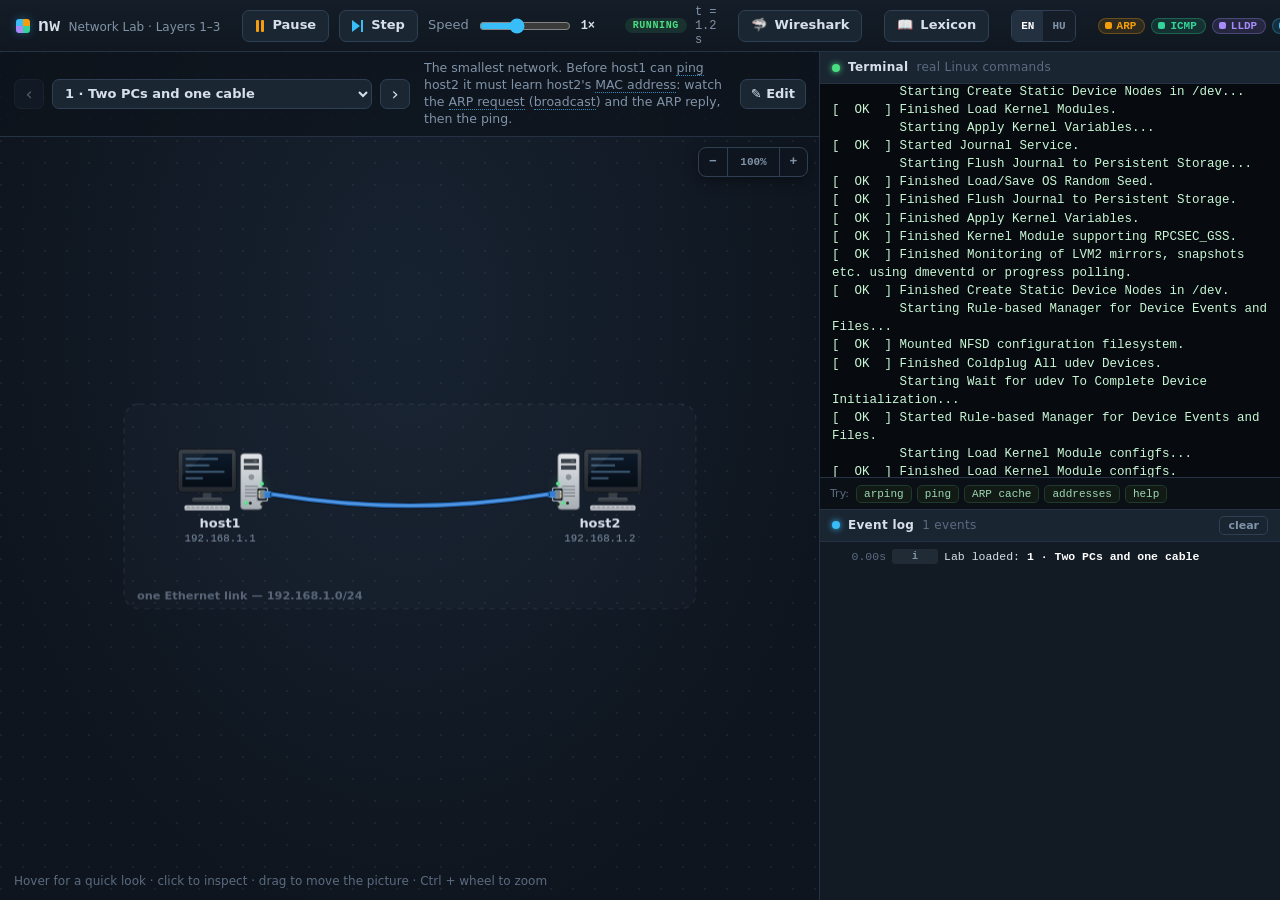
==== commit d5122268: "Add wireshark window with explanations" ====
--- a/index.html
+++ b/index.html
@@ -55,6 +55,7 @@
     <script src="js/topologies.js" defer></script>
     <script src="js/topology.js" defer></script>
     <script src="js/editor.js" defer></script>
+    <script src="js/capture.js" defer></script>
     <script src="js/lexicon.js" defer></script>
     <script src="js/lexicon-data.js" defer></script>
     <script src="js/event.js" defer></script>
@@ -83,6 +84,7 @@
             </label>
             <div class="clock"><span id="simState" class="state run">running</span><span id="simTime">t = 0.0 s</span></div>
         </div>
+        <button class="ctl" id="btnShark" title="Wireshark: watch the frames on the cables and take them apart field by field"><span>🦈</span> Wireshark</button>
         <button class="ctl" id="btnLex" title="Illustrated lexicon of every term"><span>📖</span> Lexicon</button>
         <span class="lang-sw" title="Language of the lexicon and the lessons"><button data-lang="en">EN</button><button data-lang="hu">HU</button></span>
         <div class="legend">
--- a/css/style.css
+++ b/css/style.css
@@ -602,3 +602,117 @@
     body.at-watch .side { left: 60vw; top: 0; height: 42vh; height: 42dvh; }
     body.at-watch .autotest { left: 60vw !important; top: 42vh !important; top: 42dvh !important; }
 }
+
+/* ---------- Wireshark window ---------- */
+.ws {
+    position: fixed; left: 70px; top: 64px; z-index: 140; width: min(1060px, calc(100vw - 24px)); height: min(660px, calc(100vh - 80px));
+    min-width: 520px; min-height: 360px; resize: both; overflow: hidden;
+    display: flex; flex-direction: column;
+    background: #0d141c; border: 1px solid var(--line2); border-radius: 12px; box-shadow: 0 24px 60px rgba(0, 0, 0, .6);
+    font: 12px var(--sans); color: var(--text);
+}
+.ws[hidden] { display: none; }
+.ws-h { display: flex; align-items: center; gap: 8px; padding: 7px 10px 7px 14px; background: #151e29; border-bottom: 1px solid var(--line); cursor: move; user-select: none; flex: none; touch-action: none; }
+.ws-logo { font-size: 15px; }
+.ws-sub { color: var(--muted); margin-right: auto; }
+.ws-tools { display: flex; align-items: center; gap: 6px; padding: 6px 10px; border-bottom: 1px solid var(--line); flex: none; flex-wrap: wrap; }
+.ws-run.on { color: #fca5a5; border-color: #7f3434; }
+.ws-run:not(.on) { color: #86efac; border-color: #2f6a48; }
+.ws-if { color: var(--muted); display: flex; align-items: center; gap: 4px; }
+.ws-ifsel { background: #0b1016; color: var(--text); border: 1px solid var(--line2); border-radius: 5px; font: 12px var(--mono); padding: 2px 4px; max-width: 280px; }
+.ws-sep { width: 1px; height: 20px; background: var(--line2); }
+.ws-fwrap { position: relative; flex: 1; min-width: 200px; display: flex; }
+.ws-filter {
+    flex: 1; min-width: 0; height: 26px; padding: 0 8px; border-radius: 5px 0 0 5px; outline: none;
+    background: #0b1016; color: var(--text); border: 1px solid var(--line2); font: 12.5px var(--mono);
+}
+.ws-filter.ok { background: #0f2a1a; border-color: #2f6a48; }
+.ws-filter.bad { background: #2c1214; border-color: #7f3434; }
+.ws-fwrap .ws-ex { border-radius: 0 5px 5px 0; border-left: 0; height: 26px; }
+.ws-exmenu {
+    position: absolute; right: 0; top: calc(100% + 4px); z-index: 5; width: min(470px, 90vw); max-height: 360px; overflow: auto;
+    display: flex; flex-direction: column; padding: 4px; border-radius: 8px; background: #121a24; border: 1px solid var(--line2); box-shadow: 0 10px 28px rgba(0, 0, 0, .5);
+}
+.ws-exmenu[hidden] { display: none; }
+.ws-exmenu button { display: flex; gap: 10px; align-items: baseline; text-align: left; background: transparent; border: 0; border-radius: 5px; padding: 6px 8px; color: var(--text); cursor: pointer; font: 12px var(--sans); }
+.ws-exmenu button:hover { background: #1f2c3b; }
+.ws-exmenu code { flex: none; min-width: 190px; color: #86efac; font: 12px var(--mono); }
+.ws-exmenu span { color: var(--muted); }
+.ws-fmsg { color: #fca5a5; padding: 0 12px; font: 11.5px var(--mono); flex: none; }
+.ws-fmsg:empty { display: none; }
+.ws-fmsg:not(:empty) { padding: 4px 12px; border-bottom: 1px solid var(--line); }
+
+.ws-list { flex: 0 0 34%; min-height: 60px; overflow: auto; outline: none; background: #0a0f15; }
+.ws-list table { width: 100%; border-collapse: collapse; font: 12px var(--mono); white-space: nowrap; }
+.ws-list th { position: sticky; top: 0; z-index: 1; text-align: left; font: 600 11.5px var(--sans); color: var(--muted); background: #151e29; padding: 4px 8px; border-bottom: 1px solid var(--line2); }
+.ws-list td { padding: 2px 8px; color: #e8edf3; cursor: default; }
+.ws-list .c-no, .ws-list .c-l { text-align: right; }
+.ws-list .c-i { width: 100%; }
+.ws-list tr { --rc: transparent; background: color-mix(in srgb, var(--rc) 16%, #0a0f15); }
+.ws-list tr:hover { background: color-mix(in srgb, var(--rc) 26%, #0a0f15); }
+.ws-list tr.r-arp { --rc: var(--arp); }
+.ws-list tr.r-icmp { --rc: var(--icmp); }
+.ws-list tr.r-lldp { --rc: var(--lldp); }
+.ws-list tr.r-dhcp { --rc: var(--dhcp); }
+.ws-list tr.r-dns { --rc: var(--dns); }
+.ws-list tr.r-udp { --rc: var(--udp); }
+.ws-list tr.r-ip { --rc: var(--ipv4); }
+.ws-list tr.r-err { background: #3a0f12; }
+.ws-list tr.r-err td { color: #fca5a5; }
+.ws-list tr.sel, .ws-list tr.sel:hover { background: #1d4f86; }
+.ws-list tr.sel td { color: #fff; }
+.ws-list .c-link { color: var(--muted); }
+.ws-list tr.sel .c-link { color: #cfe3ff; }
+.ws-vl { font-size: 10px; color: var(--vlan); }
+.ws-split { flex: none; height: 6px; cursor: row-resize; background: #151e29; border-top: 1px solid var(--line); border-bottom: 1px solid var(--line); touch-action: none; }
+
+.ws-low { flex: 1 1 auto; min-height: 80px; display: flex; overflow: hidden; }
+.ws-tree { flex: 1 1 58%; min-width: 0; overflow: auto; padding: 4px 0; font: 12px var(--mono); outline: none; }
+.ws-empty { color: var(--muted); padding: 14px; font: 12.5px var(--sans); }
+.ws-nh { padding: 2px 8px; cursor: pointer; white-space: nowrap; }
+.ws-nh:hover, .ws-f:hover { background: #17212c; }
+.ws-tw { display: inline-block; width: 14px; color: var(--muted); }
+.ws-dot { display: inline-block; width: 8px; height: 8px; border-radius: 2px; background: var(--c); margin-right: 6px; vertical-align: 1px; }
+.ws-nb { padding-left: 22px; border-left: 1px solid #1c2735; margin-left: 13px; }
+.ws-f { padding: 1px 8px; cursor: pointer; white-space: nowrap; }
+.ws-f .fn { color: var(--muted); }
+.ws-f .fv { color: #e8edf3; }
+.ws-nh.on, .ws-f.on { background: #1d4f86; }
+.ws-nh.on *, .ws-f.on .fn, .ws-f.on .fv { color: #fff; }
+.ws-an { color: #93c5fd; font-style: italic; }
+.ws-an[data-go] { text-decoration: underline dotted; }
+
+.ws-explain { flex: 1 1 42%; min-width: 0; overflow: auto; padding: 10px 14px; border-left: 1px solid var(--line); background: #0f1720; font: 12.5px/1.5 var(--sans); }
+.ws-explain p { margin: 6px 0; }
+.ws-explain code { background: #17212c; border: 1px solid var(--line2); border-radius: 4px; padding: 0 4px; font: 11.5px var(--mono); }
+.ws-ex-h { font-weight: 700; font-size: 13.5px; color: #fff; }
+.ws-ex-h .ws-dot { width: 10px; height: 10px; }
+.ws-val { font: 13px var(--mono); color: #86efac; margin: 3px 0 4px; word-break: break-all; }
+.ws-dim { color: var(--muted); font-size: 11.5px; }
+.ws-ap { margin-top: 10px; padding-top: 8px; border-top: 1px solid var(--line); display: flex; flex-wrap: wrap; gap: 5px; align-items: center; }
+.ws-key { font: 600 12px var(--mono); color: #fde68a; margin-right: 4px; }
+.ws-expr { flex-basis: 100%; color: var(--muted); font-size: 11.5px; }
+
+.ws-hex { flex: 0 0 auto; max-height: 30%; overflow: auto; padding: 6px 10px; border-top: 1px solid var(--line); background: #0a0f15; font: 12px/1.45 var(--mono); }
+.ws-hr { display: flex; gap: 14px; white-space: pre; }
+.ws-hr .off { color: var(--dim); }
+.ws-hr .by .b { display: inline-block; width: 2.6ch; color: color-mix(in srgb, var(--c) 70%, #fff); cursor: pointer; }
+.ws-hr .by .b.g { margin-left: 1ch; }
+.ws-hr .as .b { color: color-mix(in srgb, var(--c) 55%, #8193a8); cursor: pointer; }
+.ws-hr .b.on { background: #1d4f86; color: #fff; border-radius: 2px; }
+.ws-status { flex: none; display: flex; gap: 16px; padding: 3px 10px; border-top: 1px solid var(--line); background: #151e29; color: var(--muted); font: 11px var(--mono); }
+.ws-s2 { margin-left: auto; color: #fde68a; }
+
+@media (max-width: 820px), (pointer: coarse) and (max-height: 520px) {
+    .ws { left: 0 !important; top: 0 !important; right: 0; width: 100vw; height: 100vh; height: 100dvh; min-width: 0; border-radius: 0; resize: none; }
+    .ws-h { cursor: default; }
+    .ws-low { flex-direction: column; }
+    .ws-tree { flex: 1 1 50%; }
+    .ws-explain { flex: 1 1 50%; border-left: 0; border-top: 1px solid var(--line); }
+    .ws-list .c-t, .ws-list .c-l, .ws-list .c-link { display: none; }
+    .ws-list { flex-basis: 28%; }
+    .ws-explain { flex: 0 1 auto; max-height: 34%; }
+    .ws-hex { max-height: 15%; font-size: 10.5px; }
+    .ws-if { flex-basis: 100%; }
+    .ws-ifsel { flex: 1; max-width: none; }
+}
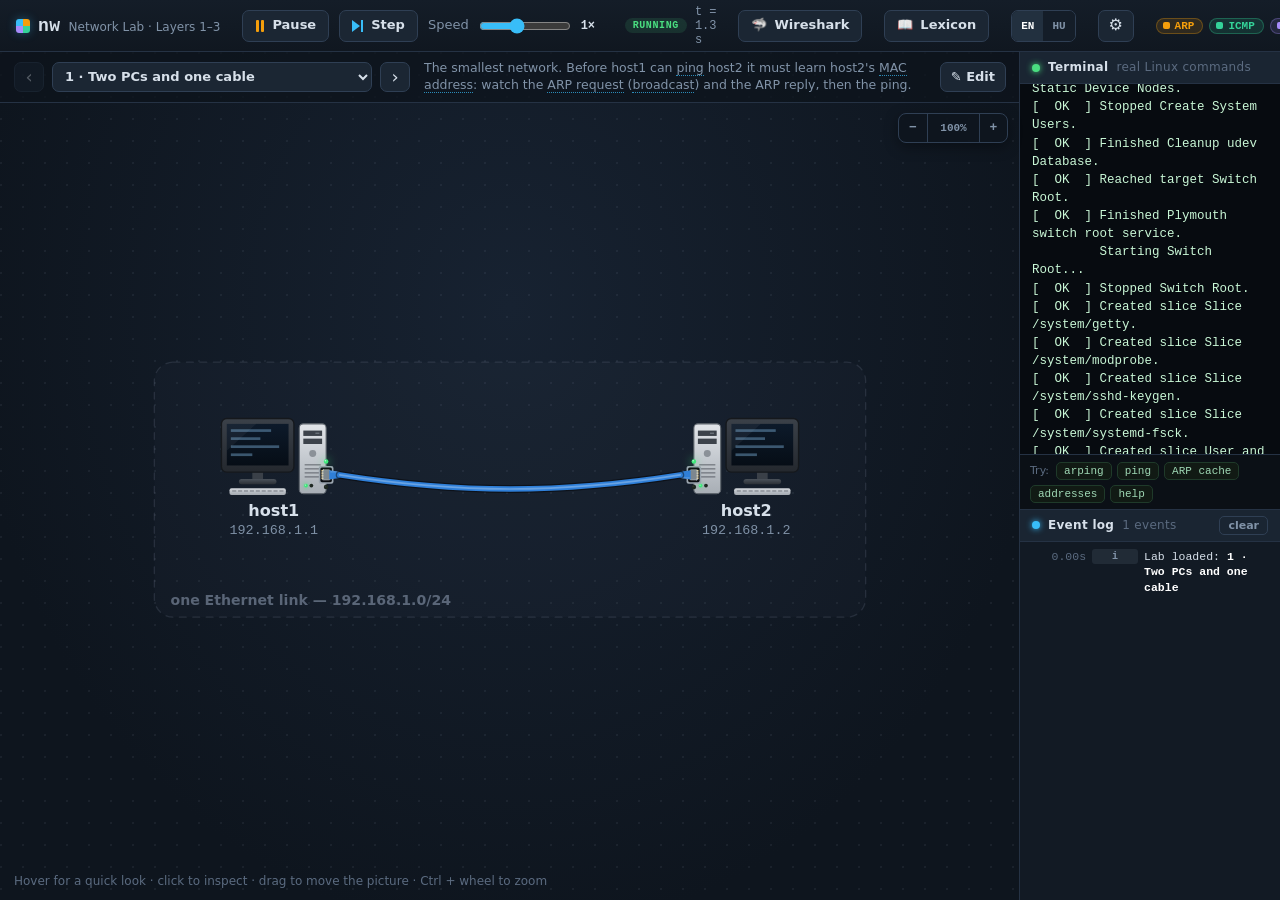
==== commit c2d42ad2: "Add config and console access" ====
--- a/index.html
+++ b/index.html
@@ -12,6 +12,7 @@
     <script src="js/readline.js" defer></script>
     <script src="js/shell.js" defer></script>
     <script src="js/jobs.js" defer></script>
+    <script src="js/access.js" defer></script>
     <script src="js/fs.js" defer></script>
     <script src="js/coreutils.js" defer></script>
     <script src="js/man.js" defer></script>
@@ -40,6 +41,7 @@
     <script src="js/frame.js" defer></script>
     <script src="js/pdu.js" defer></script>
     <script src="js/udp.js" defer></script>
+    <script src="js/tcp.js" defer></script>
     <script src="js/ip.js" defer></script>
     <script src="js/port.js" defer></script>
     <script src="js/nic.js" defer></script>
@@ -87,6 +89,7 @@
         <button class="ctl" id="btnShark" title="Wireshark: watch the frames on the cables and take them apart field by field"><span>🦈</span> Wireshark</button>
         <button class="ctl" id="btnLex" title="Illustrated lexicon of every term"><span>📖</span> Lexicon</button>
         <span class="lang-sw" title="Language of the lexicon and the lessons"><button data-lang="en">EN</button><button data-lang="hu">HU</button></span>
+        <button class="ctl ctl-ico" id="btnSettings" title="Settings">⚙</button>
         <div class="legend">
             <span class="chip" style="--c:var(--arp)">ARP</span>
             <span class="chip" style="--c:var(--icmp)">ICMP</span>
--- a/css/style.css
+++ b/css/style.css
@@ -14,6 +14,8 @@
     --lldp: #a78bfa;
     --ipv4: #60a5fa;
     --udp: #e2e8f0;
+    --tcp: #2dd4bf;
+    --ssh: #e879f9;
     --dhcp: #fb7185;
     --dns: #fde047;
     --vlan: #f472b6;
@@ -657,6 +659,8 @@
 .ws-list tr.r-dns { --rc: var(--dns); }
 .ws-list tr.r-udp { --rc: var(--udp); }
 .ws-list tr.r-ip { --rc: var(--ipv4); }
+.ws-list tr.r-tcp { --rc: var(--tcp); }
+.ws-list tr.r-ssh { --rc: var(--ssh); }
 .ws-list tr.r-err { background: #3a0f12; }
 .ws-list tr.r-err td { color: #fca5a5; }
 .ws-list tr.sel, .ws-list tr.sel:hover { background: #1d4f86; }
@@ -716,3 +720,30 @@
     .ws-if { flex-basis: 100%; }
     .ws-ifsel { flex: 1; max-width: none; }
 }
+
+/* ---------- ⚙ Settings ---------- */
+.ctl-ico { font-size: 16px; padding: 0 10px; min-width: 36px; justify-content: center; }
+.ctl-ico.active { background: #1d3a2a; border-color: #2f6a48; }
+.settings {
+    position: fixed; top: 56px; right: 12px; z-index: 170; width: min(440px, calc(100vw - 16px)); max-height: calc(100vh - 70px); overflow: auto;
+    background: #121a24; border: 1px solid var(--line2); border-radius: 12px; box-shadow: 0 20px 50px rgba(0, 0, 0, .55);
+    font: 13px/1.45 var(--sans); color: var(--text);
+}
+.settings[hidden] { display: none; }
+.set-h { display: flex; align-items: center; gap: 8px; padding: 9px 10px 9px 14px; border-bottom: 1px solid var(--line); background: #151e29; border-radius: 12px 12px 0 0; }
+.set-h b { margin-right: auto; }
+.set-sec { padding: 10px 14px 12px; border-bottom: 1px solid var(--line); }
+.set-sec:last-child { border-bottom: 0; }
+.set-t { font: 700 11px var(--sans); letter-spacing: .06em; text-transform: uppercase; color: var(--muted); margin-bottom: 8px; }
+.set-opt { display: flex; gap: 10px; align-items: flex-start; padding: 8px 10px; border: 1px solid var(--line2); border-radius: 8px; margin-bottom: 7px; cursor: pointer; }
+.set-opt:hover { background: #17212c; }
+.set-opt:has(input:checked) { border-color: #2f6a48; background: #10231a; }
+.set-opt input { margin-top: 3px; accent-color: var(--ok); }
+.set-opt b { color: #fff; }
+.set-opt i { color: var(--muted); font-style: normal; }
+.set-opt span { display: block; color: var(--muted); font-size: 12px; margin-top: 2px; }
+.set-opt code, .set-note code { background: #0b1016; border: 1px solid var(--line2); border-radius: 4px; padding: 0 4px; font: 11.5px var(--mono); color: var(--text); }
+.set-note { color: var(--muted); font-size: 12px; margin: 8px 0 0; }
+@media (max-width: 820px) {
+    .settings { left: 8px; right: 8px !important; width: auto; top: 8px !important; }
+}
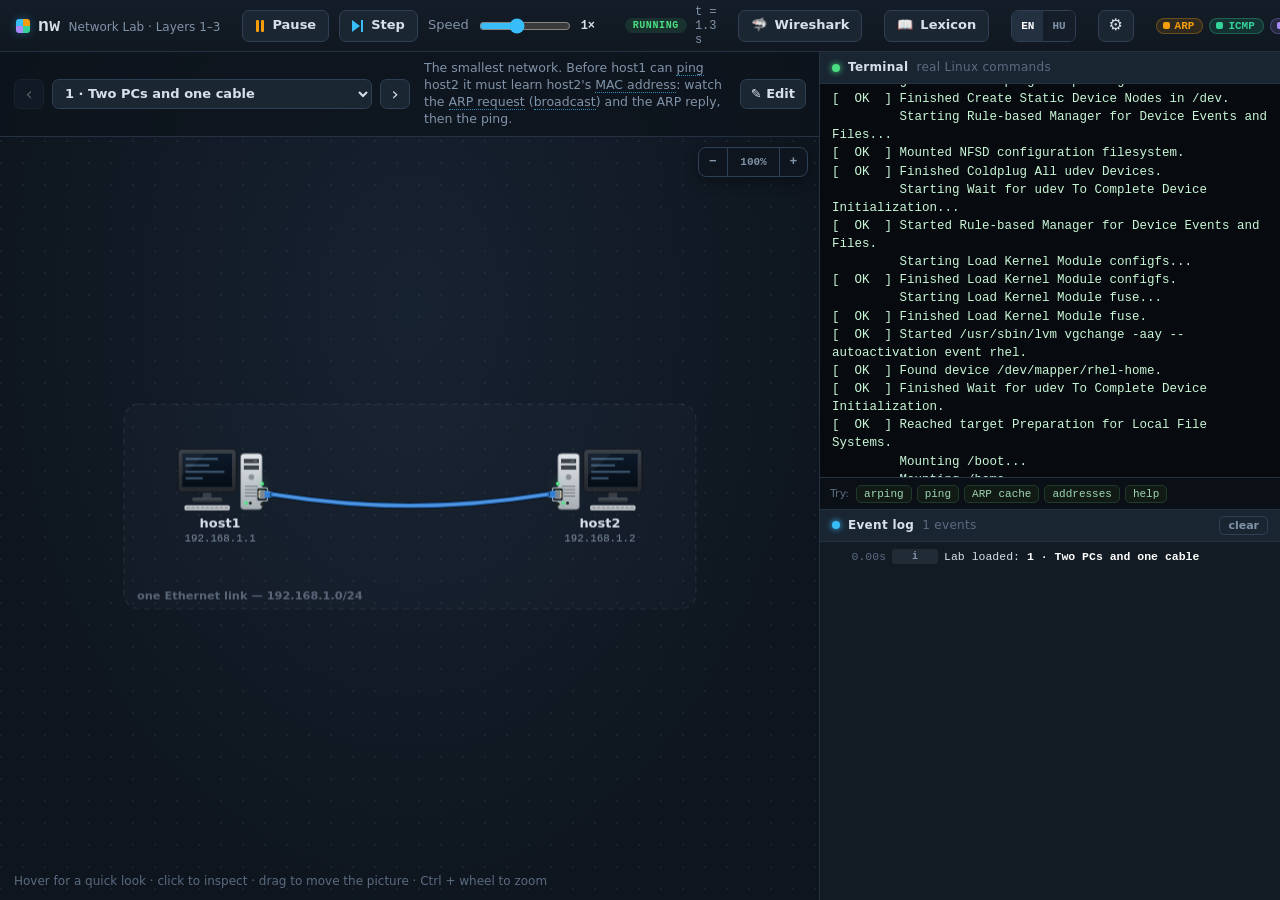
==== commit 1c092dfe: "Fix autotest issues" ====
--- a/index.html
+++ b/index.html
@@ -130,7 +130,7 @@
                     <button data-k="ArrowLeft">←</button><button data-k="ArrowRight">→</button>
                     <button data-k="AltDot" title="Alt-. : last word of the previous command">Alt .</button>
                     <button data-k="PageUp" title="earlier commands that start like this one">PgUp</button><button data-k="PageDown">PgDn</button>
-                    <button data-k="CtrlC">^C</button><button data-k="CtrlZ" title="stop the running command (fg / bg)">^Z</button><button data-k="CtrlR" title="search the history">^R</button><button data-k="CtrlD" title="logout / delete the character under the cursor">^D</button><button data-k="CtrlA" title="start of the line">^A</button><button data-k="CtrlE" title="end of the line">^E</button><button data-k="CtrlU" title="cut to the start of the line">^U</button><button data-k="CtrlK" title="cut to the end of the line">^K</button><button data-k="CtrlY" title="paste what was cut">^Y</button><button data-k="CtrlT" title="swap two characters">^T</button><button data-k="CtrlL">^L</button><button data-k="!">!</button>
+                    <button data-k="CtrlC">^C</button><button data-k="CtrlZ" title="stop the running command (fg / bg)">^Z</button><button data-k="CtrlR" title="search the history">^R</button><button data-k="CtrlD" title="logout / delete the character under the cursor">^D</button><button data-k="TildeDot" title="leave the console (or the ssh connection)">~.</button><button data-k="CtrlA" title="start of the line">^A</button><button data-k="CtrlE" title="end of the line">^E</button><button data-k="CtrlU" title="cut to the start of the line">^U</button><button data-k="CtrlK" title="cut to the end of the line">^K</button><button data-k="CtrlY" title="paste what was cut">^Y</button><button data-k="CtrlT" title="swap two characters">^T</button><button data-k="CtrlL">^L</button><button data-k="!">!</button>
                     <button data-k="|">|</button><button data-k="-">-</button><button data-k="/">/</button><button data-k="~">~</button><button data-k="?">?</button>
                 </div>
                 <div class="tries" id="tries"></div>
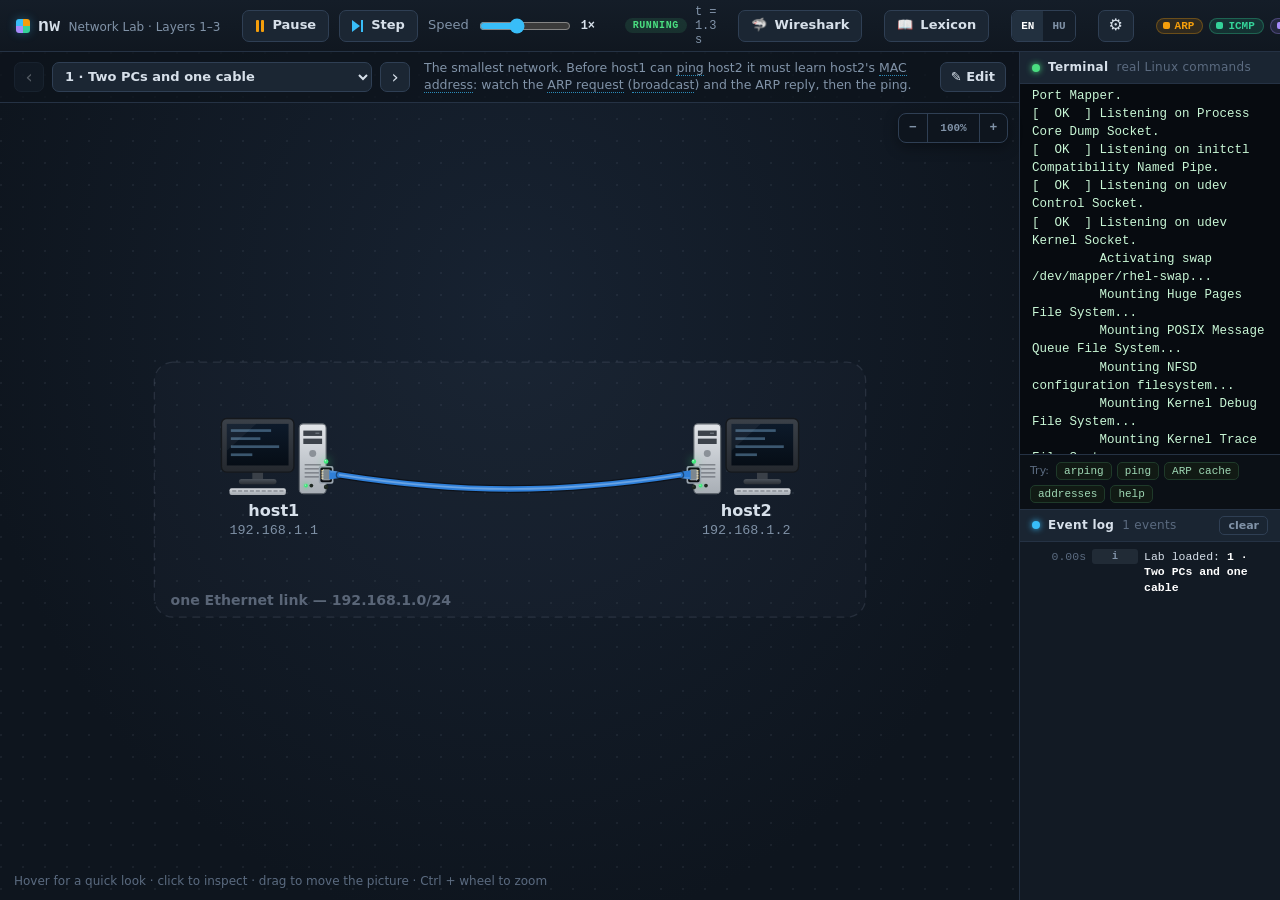
==== commit dbfd32aa: "Add vi and ediatble /etc/hosts" ====
--- a/index.html
+++ b/index.html
@@ -13,6 +13,7 @@
     <script src="js/shell.js" defer></script>
     <script src="js/jobs.js" defer></script>
     <script src="js/access.js" defer></script>
+    <script src="js/vi.js" defer></script>
     <script src="js/fs.js" defer></script>
     <script src="js/coreutils.js" defer></script>
     <script src="js/man.js" defer></script>
@@ -126,7 +127,7 @@
                 <div class="panel-h"><span class="dot"></span>Terminal<span class="panel-note">real Linux commands</span></div>
                 <textarea id="nwConsole" spellcheck="false" autocomplete="off" autocapitalize="off" autocorrect="off" enterkeyhint="enter"></textarea>
                 <div class="keybar" id="keybar" title="Keys a phone keyboard does not have">
-                    <button data-k="Tab">Tab</button><button data-k="ArrowUp">↑</button><button data-k="ArrowDown">↓</button>
+                    <button data-k="Escape" title="Esc (vi: back to normal mode)">Esc</button><button data-k="Tab">Tab</button><button data-k="ArrowUp">↑</button><button data-k="ArrowDown">↓</button>
                     <button data-k="ArrowLeft">←</button><button data-k="ArrowRight">→</button>
                     <button data-k="AltDot" title="Alt-. : last word of the previous command">Alt .</button>
                     <button data-k="PageUp" title="earlier commands that start like this one">PgUp</button><button data-k="PageDown">PgDn</button>
--- a/css/style.css
+++ b/css/style.css
@@ -747,3 +747,20 @@
 @media (max-width: 820px) {
     .settings { left: 8px; right: 8px !important; width: auto; top: 8px !important; }
 }
+
+/* ---------- vi (covers the terminal while it runs) ---------- */
+.vi { position: absolute; left: 0; right: 0; z-index: 3; display: flex; flex-direction: column; background: #05080c; pointer-events: none;
+    font-family: var(--mono); color: #e5edf5; }
+.vi[hidden] { display: none; }
+.vi-text { flex: 1; margin: 0; padding: 8px 12px 0; overflow: hidden; font: inherit; line-height: 1.45; white-space: pre; tab-size: 4; }
+.vi-tilde { color: #3b82f6; }
+.vi-nu { color: #a16207; }
+.vi-cur { background: #e5edf5; color: #05080c; }
+.vi-cur.ins { background: none; color: inherit; box-shadow: inset 2px 0 0 #e5edf5; }
+.vi-status { flex: none; display: flex; gap: 12px; padding: 2px 12px 6px; line-height: 1.45; white-space: pre; overflow: hidden; }
+.vi-left { flex: 1; overflow: hidden; text-overflow: ellipsis; }
+.vi-right { color: #94a3b8; }
+.vi-err { background: #b91c1c; color: #fff; padding: 0 2px; }
+.vi-hint { color: #64748b; }
+.vi-hintline { flex: none; padding: 0 12px; color: #64748b; white-space: normal; font-size: .9em; }
+.vi-hintline[hidden] { display: none; }
